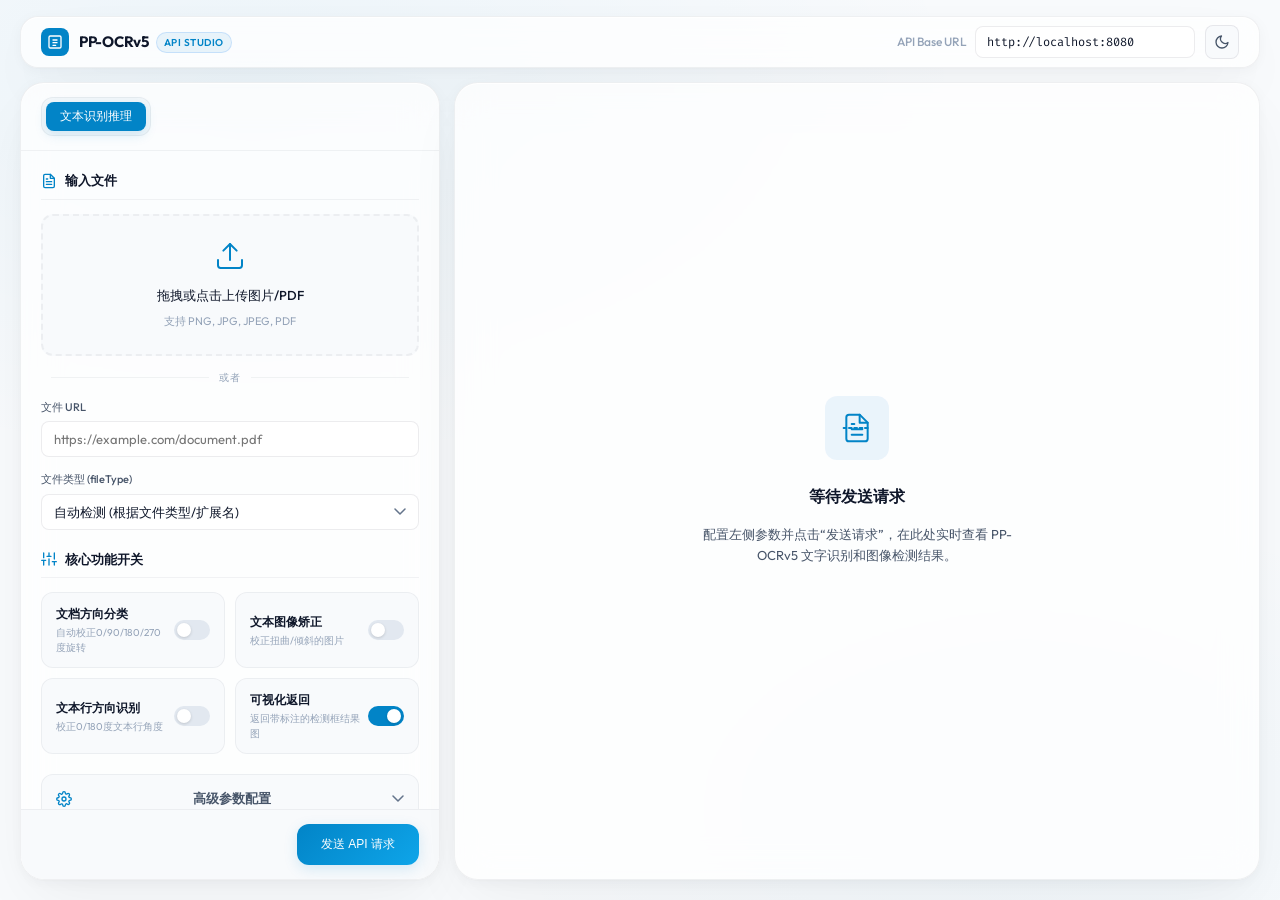
==== PP-OCRv5-Web/index.html @ cbc79da5 "Add PP-OCRv5-Web" ====
<!DOCTYPE html>
<html lang="zh-CN">
<head>
    <meta charset="UTF-8">
    <meta name="viewport" content="width=device-width, initial-scale=1.0">
    <title>PP-OCRv5 API 测试预览工具</title>
    <!-- Google Fonts Outfit & Inter -->
    <link rel="preconnect" href="https://fonts.googleapis.com">
    <link rel="preconnect" href="https://fonts.gstatic.com" crossorigin>
    <link href="https://fonts.googleapis.com/css2?family=Inter:wght@300;400;500;600;700&family=Outfit:wght@400;500;600;700;800&family=Fira+Code:wght@400;500&display=swap" rel="stylesheet">
    
    <!-- 本地样式 -->
    <link rel="stylesheet" href="css/main.css">
    <link rel="stylesheet" href="css/components.css">
</head>
<body>
    <div class="app-container">
        <!-- 头部导航栏 -->
        <header class="app-header">
            <div class="logo-area">
                <span class="logo-icon">
                    <svg viewBox="0 0 24 24" fill="none" stroke="currentColor" stroke-width="2" stroke-linecap="round" stroke-linejoin="round">
                        <rect x="3" y="3" width="18" height="18" rx="2" ry="2"/>
                        <line x1="9" y1="9" x2="15" y2="9"/>
                        <line x1="9" y1="13" x2="15" y2="13"/>
                        <line x1="9" y1="17" x2="13" y2="17"/>
                    </svg>
                </span>
                <h1>PP-OCRv5 <span class="badge">API Studio</span></h1>
            </div>
            
            <div class="header-actions">
                <div class="global-config">
                    <div class="input-group">
                        <label for="apiUrl">API Base URL</label>
                        <input type="url" id="apiUrl" value="http://localhost:8080" placeholder="http://localhost:8080">
                    </div>
                </div>
                <button type="button" class="theme-toggle-btn" id="themeToggleBtn" title="切换主题">
                    <svg id="themeIcon" viewBox="0 0 24 24" fill="none" stroke="currentColor" stroke-width="2" stroke-linecap="round" stroke-linejoin="round">
                        <path d="M21 12.79A9 9 0 1 1 11.21 3 7 7 0 0 0 21 12.79z"/>
                    </svg>
                </button>
            </div>
        </header>

        <!-- 主内容区域（左右分栏） -->
        <main class="app-body">
            <!-- 左栏：请求配置 -->
            <section class="config-panel glass-panel">
                <div class="panel-header">
                    <div class="tabs">
                        <button class="tab-btn active">文本识别推理</button>
                    </div>
                </div>

                <div class="panel-body">
                    <form id="ocrForm" class="api-form">
                        <!-- 文件输入区域 -->
                        <div class="form-section">
                            <h3 class="section-title">
                                <svg viewBox="0 0 24 24" fill="none" stroke="currentColor" stroke-width="2" stroke-linecap="round" stroke-linejoin="round">
                                    <path d="M14 2H6a2 2 0 0 0-2 2v16a2 2 0 0 0 2 2h12a2 2 0 0 0 2-2V8z"/>
                                    <polyline points="14 2 14 8 20 8"/>
                                    <line x1="16" y1="13" x2="8" y2="13"/>
                                    <line x1="16" y1="17" x2="8" y2="17"/>
                                    <polyline points="10 9 9 9 8 9"/>
                                </svg>
                                输入文件
                            </h3>
                            <div class="upload-area" id="uploadArea">
                                <input type="file" id="fileInput" accept="image/*,application/pdf" style="display: none;">
                                <div class="upload-placeholder">
                                    <span class="upload-icon">
                                        <svg viewBox="0 0 24 24" fill="none" stroke="currentColor" stroke-width="1.5" stroke-linecap="round" stroke-linejoin="round">
                                            <path d="M21 15v4a2 2 0 0 1-2 2H5a2 2 0 0 1-2-2v-4"/>
                                            <polyline points="17 8 12 3 7 8"/>
                                            <line x1="12" y1="3" x2="12" y2="15"/>
                                        </svg>
                                    </span>
                                    <p>拖拽或点击上传图片/PDF</p>
                                    <span class="file-info-text">支持 PNG, JPG, JPEG, PDF</span>
                                </div>
                                <div class="upload-preview" style="display: none;">
                                    <span class="preview-type-icon">
                                        <svg viewBox="0 0 24 24" fill="none" stroke="currentColor" stroke-width="2" stroke-linecap="round" stroke-linejoin="round">
                                            <path d="M14 2H6a2 2 0 0 0-2 2v16a2 2 0 0 0 2 2h12a2 2 0 0 0 2-2V8z"/>
                                            <polyline points="14 2 14 8 20 8"/>
                                        </svg>
                                    </span>
                                    <span class="preview-filename">filename.pdf</span>
                                    <button type="button" class="btn-clear-file">移除</button>
                                </div>
                            </div>
                            
                            <div class="divider-text">或者</div>
                            
                            <div class="form-group">
                                <label for="fileUrl">文件 URL</label>
                                <input type="url" id="fileUrl" placeholder="https://example.com/document.pdf">
                            </div>
                            
                            <div class="form-group">
                                <label for="fileType">文件类型 (fileType)</label>
                                <select id="fileType">
                                    <option value="">自动检测 (根据文件类型/扩展名)</option>
                                    <option value="0">PDF 文件 (0)</option>
                                    <option value="1">图像文件 (1)</option>
                                </select>
                            </div>
                        </div>

                        <!-- 核心开关参数 -->
                        <div class="form-section">
                            <h3 class="section-title">
                                <svg viewBox="0 0 24 24" fill="none" stroke="currentColor" stroke-width="2" stroke-linecap="round" stroke-linejoin="round">
                                    <line x1="4" y1="21" x2="4" y2="14"/>
                                    <line x1="4" y1="10" x2="4" y2="3"/>
                                    <line x1="12" y1="21" x2="12" y2="12"/>
                                    <line x1="12" y1="8" x2="12" y2="3"/>
                                    <line x1="20" y1="21" x2="20" y2="16"/>
                                    <line x1="20" y1="12" x2="20" y2="3"/>
                                    <line x1="1" y1="14" x2="7" y2="14"/>
                                    <line x1="9" y1="8" x2="15" y2="8"/>
                                    <line x1="17" y1="16" x2="23" y2="16"/>
                                </svg>
                                核心功能开关
                            </h3>
                            <div class="switch-grid">
                                <div class="switch-item">
                                    <label class="switch-label" for="useDocOrientationClassify">
                                        <span class="label-title">文档方向分类</span>
                                        <span class="label-desc">自动校正0/90/180/270度旋转</span>
                                    </label>
                                    <label class="switch">
                                        <input type="checkbox" id="useDocOrientationClassify">
                                        <span class="slider"></span>
                                    </label>
                                </div>
                                
                                <div class="switch-item">
                                    <label class="switch-label" for="useDocUnwarping">
                                        <span class="label-title">文本图像矫正</span>
                                        <span class="label-desc">校正扭曲/倾斜的图片</span>
                                    </label>
                                    <label class="switch">
                                        <input type="checkbox" id="useDocUnwarping">
                                        <span class="slider"></span>
                                    </label>
                                </div>

                                <div class="switch-item">
                                    <label class="switch-label" for="useTextlineOrientation">
                                        <span class="label-title">文本行方向识别</span>
                                        <span class="label-desc">校正0/180度文本行角度</span>
                                    </label>
                                    <label class="switch">
                                        <input type="checkbox" id="useTextlineOrientation">
                                        <span class="slider"></span>
                                    </label>
                                </div>

                                <div class="switch-item">
                                    <label class="switch-label" for="visualize">
                                        <span class="label-title">可视化返回</span>
                                        <span class="label-desc">返回带标注的检测框结果图</span>
                                    </label>
                                    <label class="switch">
                                        <input type="checkbox" id="visualize" checked>
                                        <span class="slider"></span>
                                    </label>
                                </div>
                            </div>
                        </div>

                        <!-- 高级推理参数 (可折叠) -->
                        <details class="form-section expandable">
                            <summary class="section-title">
                                <svg viewBox="0 0 24 24" fill="none" stroke="currentColor" stroke-width="2" stroke-linecap="round" stroke-linejoin="round">
                                    <circle cx="12" cy="12" r="3"/>
                                    <path d="M19.4 15a1.65 1.65 0 0 0 .33 1.82l.06.06a2 2 0 1 1-2.83 2.83l-.06-.06a1.65 1.65 0 0 0-1.82-.33 1.65 1.65 0 0 0-1 1.51V21a2 2 0 0 1-4 0v-.09A1.65 1.65 0 0 0 9 19.4a1.65 1.65 0 0 0-1.82.33l-.06.06a2 2 0 1 1-2.83-2.83l.06-.06a1.65 1.65 0 0 0 .33-1.82 1.65 1.65 0 0 0-1.51-1H3a2 2 0 0 1 0-4h.09A1.65 1.65 0 0 0 4.6 9a1.65 1.65 0 0 0-.33-1.82l-.06-.06a2 2 0 1 1 2.83-2.83l.06.06a1.65 1.65 0 0 0 1.82.33H9a1.65 1.65 0 0 0 1-1.51V3a2 2 0 0 1 4 0v.09a1.65 1.65 0 0 0 1 1.51 1.65 1.65 0 0 0 1.82-.33l.06-.06a2 2 0 1 1 2.83 2.83l-.06.06a1.65 1.65 0 0 0-.33 1.82V9a1.65 1.65 0 0 0 1.51 1H21a2 2 0 0 1 0 4h-.09a1.65 1.65 0 0 0-1.51 1z"/>
                                </svg>
                                高级参数配置
                            </summary>
                            <div class="form-grid">
                                <div class="form-group">
                                    <label for="textDetLimitSideLen">图片尺寸约束限制 (textDetLimitSideLen)</label>
                                    <input type="number" id="textDetLimitSideLen" placeholder="默认: 64">
                                </div>

                                <div class="form-group">
                                    <label for="textDetLimitType">约束类型 (textDetLimitType)</label>
                                    <select id="textDetLimitType">
                                        <option value="">默认 (min)</option>
                                        <option value="min">min</option>
                                        <option value="max">max</option>
                                    </select>
                                </div>

                                <div class="form-group">
                                    <label for="textDetThresh">检测像素阈值 (textDetThresh)</label>
                                    <input type="number" id="textDetThresh" step="0.05" placeholder="默认: 0.3">
                                </div>

                                <div class="form-group">
                                    <label for="textDetBoxThresh">检测置信度阈值 (textDetBoxThresh)</label>
                                    <input type="number" id="textDetBoxThresh" step="0.05" placeholder="默认: 0.6">
                                </div>

                                <div class="form-group">
                                    <label for="textDetUnclipRatio">文本框扩展系数 (textDetUnclipRatio)</label>
                                    <input type="number" id="textDetUnclipRatio" step="0.1" placeholder="默认: 1.5">
                                </div>

                                <div class="form-group">
                                    <label for="textRecScoreThresh">识别置信度阈值 (textRecScoreThresh)</label>
                                    <input type="number" id="textRecScoreThresh" step="0.05" placeholder="默认: 0.0">
                                </div>
                            </div>
                        </details>
                    </form>
                </div>

                <div class="panel-footer">
                    <button type="button" id="btnSend" class="btn-primary">
                        <span class="btn-text">发送 API 请求</span>
                        <span class="spinner" style="display: none;"></span>
                    </button>
                </div>
            </section>

            <!-- 右栏：响应结果预览 -->
            <section class="results-panel glass-panel">
                <!-- 状态指示器与基本信息 -->
                <div class="status-bar" id="statusBar" style="display: none;">
                    <div class="status-left">
                        <span class="status-badge" id="statusBadge">200 OK</span>
                        <span class="time-badge" id="timeBadge">1.2s</span>
                    </div>
                    <div class="status-right">
                        <span class="log-id-label">Log ID:</span>
                        <code class="log-id-value" id="logIdValue">N/A</code>
                    </div>
                </div>

                <!-- 空状态占位 -->
                <div class="empty-state" id="emptyState">
                    <div class="empty-illustration">
                        <svg viewBox="0 0 24 24" fill="none" stroke="currentColor" stroke-width="1.5" stroke-linecap="round" stroke-linejoin="round">
                            <path d="M14 2H6a2 2 0 0 0-2 2v16a2 2 0 0 0 2 2h12a2 2 0 0 0 2-2V8z"/>
                            <polyline points="14 2 14 8 20 8"/>
                            <line x1="16" y1="13" x2="8" y2="13"/>
                            <line x1="16" y1="17" x2="8" y2="17"/>
                            <line x1="10" y1="9" x2="8" y2="9"/>
                            <line x1="2" y1="12" x2="22" y2="12" stroke-dasharray="2 2"/>
                        </svg>
                    </div>
                    <h3>等待发送请求</h3>
                    <p>配置左侧参数并点击“发送请求”，在此处实时查看 PP-OCRv5 文字识别和图像检测结果。</p>
                </div>

                <!-- 实际结果容器 -->
                <div class="results-container" id="resultsContainer" style="display: none;">
                    <div class="results-header">
                        <!-- 单页/多页分页导航 -->
                        <div class="page-selector" id="pageSelector" style="display: none;">
                            <span class="selector-label">选择页面：</span>
                            <div class="page-buttons" id="pageButtons">
                                <!-- 动态插入 -->
                            </div>
                        </div>

                        <!-- 格式展示切换 -->
                        <div class="tabs result-format-tabs" id="resultFormatTabs">
                            <button class="tab-btn active" data-tab="text">识别文本</button>
                            <button class="tab-btn" data-tab="images">检测可视化</button>
                            <button class="tab-btn" data-tab="input">输入图像</button>
                            <button class="tab-btn" data-tab="json">JSON 结果</button>
                        </div>
                    </div>

                    <div class="results-body">
                        <!-- 识别文本 -->
                        <div class="result-view active" id="viewText">
                            <div class="text-results-list" id="textResultsList">
                                <!-- 动态渲染识别文本列表 -->
                            </div>
                        </div>

                        <!-- 可视化图 -->
                        <div class="result-view" id="viewImages">
                            <div class="images-grid" id="visualizeImagesGrid">
                                <!-- 动态生成的 Base64 img 标签 -->
                            </div>
                        </div>

                        <!-- 输入图像 -->
                        <div class="result-view" id="viewInput">
                            <div class="input-image-container">
                                <img id="inputImagePreview" src="" alt="输入图像">
                            </div>
                        </div>

                        <!-- JSON 结果 -->
                        <div class="result-view" id="viewJson">
                            <div class="json-actions">
                                <button type="button" id="btnCopyJson" class="btn-text">
                                    <svg viewBox="0 0 24 24" fill="none" stroke="currentColor" stroke-width="2" stroke-linecap="round" stroke-linejoin="round" style="width:14px;height:14px;display:inline-block;vertical-align:middle;margin-right:4px;">
                                        <rect x="9" y="9" width="13" height="13" rx="2" ry="2"/>
                                        <path d="M5 15H4a2 2 0 0 1-2-2V4a2 2 0 0 1 2-2h9a2 2 0 0 1 2 2v1"/>
                                    </svg>
                                    复制 JSON
                                </button>
                            </div>
                            <pre class="json-renderer"><code id="jsonRaw"></code></pre>
                        </div>
                    </div>
                </div>
            </section>
        </main>
    </div>

    <!-- 模态/遮罩层提示 -->
    <div id="toast" class="toast">提示信息</div>

    <!-- 图像放大预览模态框 -->
    <div id="imagePreviewModal" class="image-preview-modal" style="display: none;">
        <div class="modal-backdrop"></div>
        <div class="modal-content">
            <button class="modal-close-btn" aria-label="关闭">&times;</button>
            <img id="modalPreviewImage" src="" alt="预览图像">
        </div>
    </div>

    <!-- 加载逻辑代码 -->
    <script src="js/api.js"></script>
    <script src="js/params.js"></script>
    <script src="js/results.js"></script>
    <script src="js/app.js"></script>
</body>
</html>
---- PP-OCRv5-Web/css/main.css ----
/* ─── 字体 & 固定量（不随主题变化） ─── */
:root {
    --accent:        #0284c7;
    --accent-dim:    #0369a1;
    --accent-subtle: rgba(2, 132, 199, 0.08);
    --glass-blur:    blur(18px);
    --ease-spring:   cubic-bezier(0.16, 1, 0.3, 1);
    --ease-out:      cubic-bezier(0.0, 0.0, 0.2, 1);
    --radius-sm:     8px;
    --radius-md:     12px;
    --radius-lg:     18px;
    --radius-xl:     24px;
    --font-sans: 'Outfit', system-ui, -apple-system, sans-serif;
    --font-mono: 'JetBrains Mono', 'Fira Code', monospace;
}

/* ─── 浅色主题（默认） ─── */
html, html[data-theme="light"] {
    color-scheme: light;
    --bg:            #f8fafc;
    --bg-mesh:       radial-gradient(ellipse 80% 60% at 20% 10%, rgba(2, 132, 199, 0.05) 0%, transparent 70%),
                     radial-gradient(ellipse 60% 50% at 80% 90%, rgba(2, 132, 199, 0.03) 0%, transparent 70%),
                     #f8fafc;
    --panel-bg:      rgba(255, 255, 255, 0.75);
    --panel-border:  rgba(15, 23, 42, 0.06);
    --panel-shadow:  0 1px 2px rgba(15, 23, 42, 0.02),
                     0 4px 16px rgba(15, 23, 42, 0.04),
                     0 24px 64px -12px rgba(15, 23, 42, 0.06);
    --panel-inset:   inset 0 1px 0 rgba(255, 255, 255, 0.9);

    --text-1:        #0f172a;
    --text-2:        #475569;
    --text-3:        #94a3b8;
    --text-primary:   #0f172a;
    --text-secondary: #475569;
    --text-muted:     #94a3b8;

    --primary-color: #0284c7;
    --accent-color:  #0ea5e9;
    --primary-glow:  rgba(2, 132, 199, 0.15);
    --accent-glow:   rgba(14, 165, 233, 0.1);

    --input-bg:      rgba(255, 255, 255, 0.95);
    --input-border:  rgba(15, 23, 42, 0.08);
    --input-focus:   var(--primary-color);
    --surface-1:     rgba(248, 250, 252, 0.95);
    --surface-2:     rgba(241, 245, 249, 0.8);
    --surface-3:     rgba(241, 245, 249, 0.5);
    --surface-hover: rgba(2, 132, 199, 0.04);
    --divider:       rgba(15, 23, 42, 0.05);
    --switch-track:  #e2e8f0;
    --code-bg:       #f8fafc;
    --code-text:     #334155;
    --code-border:   rgba(15, 23, 42, 0.05);
    --md-text:       #334155;
    --success:       #0d9488;
    --warning:       #d97706;
    --error:         #e11d48;
    --success-bg:    rgba(13, 148, 136, 0.06);
    --error-bg:      rgba(225, 29, 72, 0.04);
    --select-opt:    #f1f5f9;
    --toast-bg:      rgba(15, 23, 42, 0.9);
    --toast-text:    #f8fafc;
    --logo-color:    #0f172a;
    --json-key:      #b45309;
    --json-str:      #0369a1;
    --json-num:      #0f766e;
    --json-bool:     #6d28d9;
}

/* ─── 暗色主题 ─── */
html[data-theme="dark"] {
    color-scheme: dark;
    --bg:            #080c14;
    --bg-mesh:       radial-gradient(ellipse 80% 60% at 20% 10%, rgba(2, 132, 199, 0.08) 0%, transparent 60%),
                     radial-gradient(ellipse 60% 50% at 80% 90%, rgba(2, 132, 199, 0.05) 0%, transparent 60%),
                     #080c14;
    --panel-bg:      rgba(15, 23, 42, 0.65);
    --panel-border:  rgba(255, 255, 255, 0.05);
    --panel-shadow:  0 1px 2px rgba(0, 0, 0, 0.2),
                     0 8px 32px rgba(0, 0, 0, 0.3),
                     0 32px 64px -12px rgba(0, 0, 0, 0.5);
    --panel-inset:   inset 0 1px 0 rgba(255, 255, 255, 0.05);

    --text-1:        #f8fafc;
    --text-2:        #94a3b8;
    --text-3:        #64748b;
    --text-primary:   #f8fafc;
    --text-secondary: #94a3b8;
    --text-muted:     #64748b;

    --primary-color: #0284c7;
    --accent-color:  #38bdf8;
    --primary-glow:  rgba(2, 132, 199, 0.3);
    --accent-glow:   rgba(56, 189, 248, 0.2);

    --input-bg:      rgba(10, 15, 30, 0.55);
    --input-border:  rgba(255, 255, 255, 0.06);
    --input-focus:   #0ea5e9;
    --surface-1:     rgba(255, 255, 255, 0.02);
    --surface-2:     rgba(255, 255, 255, 0.04);
    --surface-3:     rgba(255, 255, 255, 0.015);
    --surface-hover: rgba(2, 132, 199, 0.08);
    --divider:       rgba(255, 255, 255, 0.04);
    --switch-track:  rgba(255, 255, 255, 0.12);
    --code-bg:       #090d16;
    --code-text:     #e2e8f0;
    --code-border:   rgba(255, 255, 255, 0.03);
    --md-text:       #e2e8f0;
    --success:       #14b8a6;
    --warning:       #f59e0b;
    --error:         #f43f5e;
    --success-bg:    rgba(20, 184, 166, 0.08);
    --error-bg:      rgba(244, 63, 94, 0.06);
    --select-opt:    #0f172a;
    --toast-bg:      rgba(15, 23, 42, 0.95);
    --toast-text:    #f8fafc;
    --logo-color:    #f8fafc;
    --json-key:      #ff7b72;
    --json-str:      #79c0ff;
    --json-num:      #56d364;
    --json-bool:     #d2a8ff;
}

/* ─── 全局重置 ─── */
*, *::before, *::after { box-sizing: border-box; margin: 0; padding: 0; }

html { 
    scroll-behavior: smooth; 
    height: 100%;
}

body {
    font-family: var(--font-sans);
    font-size: 14px;
    line-height: 1.5;
    background: var(--bg-mesh);
    background-attachment: fixed;
    color: var(--text-1);
    height: 100%;
    overflow: hidden;
    transition: background-color .35s var(--ease-spring), color .25s var(--ease-spring);
}

/* ─── 应用容器 ─── */
.app-container {
    max-width: 1600px;
    width: 100%;
    margin: 0 auto;
    padding: 16px 20px 20px;
    display: flex;
    flex-direction: column;
    height: 100%;
    gap: 14px;
    overflow: hidden;
}

/* ─── Liquid Glass 面板 ─── */
.glass-panel {
    background: var(--panel-bg);
    border: 1px solid var(--panel-border);
    border-radius: var(--radius-xl);
    box-shadow: var(--panel-shadow), var(--panel-inset);
    backdrop-filter: var(--glass-blur);
    -webkit-backdrop-filter: var(--glass-blur);
    display: flex;
    flex-direction: column;
    height: 100%;
    min-height: 0;
    overflow: hidden;
    transition:
        background .3s var(--ease-spring),
        border-color .3s var(--ease-spring),
        box-shadow .3s var(--ease-spring);
}

/* ─── Header ─── */
.app-header {
    display: flex;
    justify-content: space-between;
    align-items: center;
    padding: 0 20px;
    height: 52px;
    background: var(--panel-bg);
    border: 1px solid var(--panel-border);
    border-radius: var(--radius-lg);
    box-shadow: var(--panel-shadow), var(--panel-inset);
    backdrop-filter: var(--glass-blur);
    -webkit-backdrop-filter: var(--glass-blur);
    flex-shrink: 0;
    transition: background .3s, border-color .3s;
}

.logo-area {
    display: flex;
    align-items: center;
    gap: 10px;
}

.logo-icon {
    width: 28px;
    height: 28px;
    border-radius: 8px;
    background: var(--accent);
    display: flex;
    align-items: center;
    justify-content: center;
    flex-shrink: 0;
}

.logo-icon svg {
    width: 16px;
    height: 16px;
    color: #fff;
}

.logo-area h1 {
    font-family: var(--font-sans);
    font-size: 15px;
    font-weight: 700;
    letter-spacing: -0.3px;
    color: var(--logo-color);
    display: flex;
    align-items: center;
    gap: 7px;
}

.badge {
    font-size: 10px;
    font-weight: 600;
    letter-spacing: .5px;
    text-transform: uppercase;
    padding: 2px 7px;
    border-radius: 20px;
    background: var(--accent-subtle);
    color: var(--accent);
    border: 1px solid rgba(0,112,243,.15);
}

/* 头部右侧操作区 */
.header-actions {
    display: flex;
    align-items: center;
    gap: 10px;
}

.global-config .input-group {
    display: flex;
    align-items: center;
    gap: 8px;
}

.global-config label {
    font-size: 12px;
    font-weight: 500;
    color: var(--text-3);
    white-space: nowrap;
}

.global-config input {
    background: var(--input-bg);
    border: 1px solid var(--input-border);
    border-radius: var(--radius-sm);
    padding: 7px 11px;
    color: var(--text-1);
    font-family: var(--font-mono);
    font-size: 12px;
    width: 220px;
    transition: border-color .2s, box-shadow .2s;
}

.global-config input:focus {
    border-color: var(--accent);
    box-shadow: 0 0 0 3px rgba(0,112,243,.12);
    outline: none;
}

/* 主题切换按钮 */
.theme-toggle-btn {
    width: 34px;
    height: 34px;
    border-radius: var(--radius-sm);
    border: 1px solid var(--input-border);
    background: var(--surface-1);
    color: var(--text-2);
    cursor: pointer;
    display: flex;
    align-items: center;
    justify-content: center;
    flex-shrink: 0;
    transition: all .25s var(--ease-spring);
}

.theme-toggle-btn:hover {
    border-color: var(--accent);
    background: var(--accent-subtle);
    color: var(--accent);
}

.theme-toggle-btn:active {
    transform: scale(0.94);
}

.theme-toggle-btn svg {
    width: 16px;
    height: 16px;
}

/* ─── 主体网格布局 ─── */
.app-body {
    display: grid;
    grid-template-columns: 420px 1fr;
    gap: 14px;
    flex: 1;
    min-height: 0;
}

/* ─── 滚动条 ─── */
::-webkit-scrollbar { width: 4px; height: 4px; }
::-webkit-scrollbar-track { background: transparent; }
::-webkit-scrollbar-thumb {
    background: var(--divider);
    border-radius: 4px;
}
::-webkit-scrollbar-thumb:hover { background: var(--text-3); }

/* ─── 响应式 ─── */
@media (max-width: 1024px) {
    .app-body {
        grid-template-columns: 1fr;
        overflow-y: auto;
    }
    .app-container { height: auto; }
}
---- PP-OCRv5-Web/css/components.css ----
/* ==================== 1. Tab 切换按钮 ==================== */
.tabs {
    display: flex;
    gap: 4px;
    background: var(--surface-2);
    padding: 4px;
    border-radius: var(--radius-md);
    border: 1px solid var(--divider);
}

.tab-btn {
    background: transparent;
    border: none;
    color: var(--text-secondary);
    padding: 6px 14px;
    font-size: 12px;
    font-weight: 500;
    cursor: pointer;
    border-radius: var(--radius-sm);
    transition: all 0.25s var(--ease-spring);
}

.tab-btn:hover {
    color: var(--text-primary);
    background: var(--surface-3);
}

.tab-btn.active {
    color: #fff;
    background: var(--primary-color);
    box-shadow: 0 4px 12px var(--primary-glow);
}

/* ==================== 2. 面板公共区域 ==================== */
.panel-header {
    padding: 14px 20px;
    border-bottom: 1px solid var(--divider);
    display: flex;
    justify-content: space-between;
    align-items: center;
}

.panel-body {
    padding: 20px;
    flex: 1;
    overflow-y: auto;
    display: flex;
    flex-direction: column;
    gap: 20px;
}

.panel-footer {
    padding: 14px 20px;
    border-top: 1px solid var(--divider);
    background: var(--surface-1);
    display: flex;
    justify-content: flex-end;
}

/* ==================== 3. 表单及输入项 ==================== */
.api-form {
    display: flex;
    flex-direction: column;
    gap: 20px;
}

.form-section {
    display: flex;
    flex-direction: column;
    gap: 14px;
}

.section-title {
    font-size: 13px;
    font-weight: 600;
    color: var(--text-primary);
    display: flex;
    align-items: center;
    gap: 8px;
    padding-bottom: 8px;
    border-bottom: 1px solid var(--divider);
}

.section-title svg {
    width: 16px;
    height: 16px;
    color: var(--primary-color);
}

.form-group {
    display: flex;
    flex-direction: column;
    gap: 6px;
}

.form-group.full-width {
    grid-column: span 2;
}

.form-group label {
    font-size: 11px;
    font-weight: 500;
    color: var(--text-secondary);
}

.form-group input[type="text"],
.form-group input[type="number"],
.form-group input[type="url"],
.form-group select,
.form-group textarea {
    background: var(--input-bg);
    border: 1px solid var(--input-border);
    border-radius: var(--radius-sm);
    padding: 9px 12px;
    color: var(--text-primary);
    font-size: 13px;
    font-family: var(--font-sans);
    transition: all 0.2s var(--ease-out);
    width: 100%;
    box-sizing: border-box;
}

.form-group textarea {
    font-family: var(--font-mono);
    resize: vertical;
}

/* select 自定义外观 */
.form-group select {
    -webkit-appearance: none;
    -moz-appearance: none;
    appearance: none;
    padding-right: 36px;
    background-image: url("data:image/svg+xml,%3Csvg xmlns='http://www.w3.org/2000/svg' width='12' height='8' viewBox='0 0 12 8'%3E%3Cpath d='M1 1l5 5 5-5' stroke='%2364748b' stroke-width='1.5' fill='none' stroke-linecap='round' stroke-linejoin='round'/%3E%3C/svg%3E");
    background-repeat: no-repeat;
    background-position: right 12px center;
    cursor: pointer;
}

/* select 下拉选项适配 */
.form-group select option {
    background: var(--select-opt);
    color: var(--text-primary);
}

.form-group input:focus,
.form-group select:focus,
.form-group textarea:focus {
    border-color: var(--input-focus);
    box-shadow: 0 0 0 3px var(--primary-glow);
    outline: none;
}

.form-grid {
    display: grid;
    grid-template-columns: 1fr 1fr;
    gap: 12px;
}

@media (max-width: 480px) {
    .form-grid {
        grid-template-columns: 1fr;
    }
}

.input-help {
    font-size: 10px;
    color: var(--text-muted);
    margin-top: 1px;
}

/* ==================== 4. 文件上传拖拽区 ==================== */
.upload-area {
    border: 2px dashed var(--divider);
    border-radius: var(--radius-md);
    padding: 24px 16px;
    text-align: center;
    background: var(--surface-1);
    cursor: pointer;
    transition: all 0.25s var(--ease-spring);
    position: relative;
    overflow: hidden;
}

.upload-area:hover, .upload-area.drag-over {
    border-color: var(--primary-color);
    background: var(--surface-hover);
    box-shadow: inset 0 0 12px var(--primary-glow);
}

.upload-placeholder {
    display: flex;
    flex-direction: column;
    align-items: center;
    gap: 8px;
}

.upload-icon svg {
    width: 32px;
    height: 32px;
    color: var(--primary-color);
}

.upload-placeholder p {
    font-size: 13px;
    font-weight: 500;
    color: var(--text-primary);
}

.file-info-text {
    font-size: 11px;
    color: var(--text-muted);
}

.upload-preview {
    display: flex;
    align-items: center;
    justify-content: space-between;
    background: var(--surface-2);
    border-radius: var(--radius-sm);
    padding: 8px 12px;
    border: 1px solid var(--divider);
}

.preview-type-icon svg {
    width: 20px;
    height: 20px;
    color: var(--primary-color);
}

.preview-filename {
    font-size: 13px;
    color: var(--text-primary);
    overflow: hidden;
    text-overflow: ellipsis;
    white-space: nowrap;
    max-width: 200px;
    margin: 0 10px;
    flex: 1;
    text-align: left;
}

.btn-clear-file {
    background: var(--error-bg);
    border: 1px solid rgba(225, 29, 72, 0.15);
    color: var(--error);
    border-radius: 4px;
    padding: 3px 8px;
    font-size: 11px;
    cursor: pointer;
    transition: all 0.2s var(--ease-out);
}

.btn-clear-file:hover {
    background: var(--error);
    color: #fff;
}

.divider-text {
    display: flex;
    align-items: center;
    font-size: 10px;
    color: var(--text-muted);
    text-transform: uppercase;
    letter-spacing: 1px;
}

.divider-text::before, .divider-text::after {
    content: '';
    flex: 1;
    height: 1px;
    background: var(--divider);
    margin: 0 10px;
}

/* ==================== 5. 滑动开关 ==================== */
.switch-grid {
    display: grid;
    grid-template-columns: repeat(auto-fit, minmax(180px, 1fr));
    gap: 10px;
}

.switch-item {
    display: flex;
    align-items: center;
    justify-content: space-between;
    background: var(--surface-1);
    border: 1px solid var(--divider);
    border-radius: var(--radius-md);
    padding: 12px 14px;
    min-height: 62px;
    transition: all 0.25s var(--ease-spring);
}

.switch-item:hover {
    border-color: rgba(2, 132, 199, 0.2);
    background: var(--surface-2);
}

.switch-label {
    display: flex;
    flex-direction: column;
    gap: 2px;
    cursor: pointer;
    flex: 1;
    margin-right: 8px;
    min-width: 0;
}

.label-title {
    font-size: 12px;
    font-weight: 600;
    color: var(--text-primary);
}

.label-desc {
    font-size: 10px;
    color: var(--text-muted);
    word-break: break-all;
}

.switch {
    position: relative;
    display: inline-block;
    width: 36px;
    height: 20px;
    flex-shrink: 0;
}

.switch input {
    opacity: 0;
    width: 0;
    height: 0;
}

.slider {
    position: absolute;
    cursor: pointer;
    top: 0;
    left: 0;
    right: 0;
    bottom: 0;
    background-color: var(--switch-track);
    transition: .25s var(--ease-spring);
    border-radius: 20px;
}

.slider:before {
    position: absolute;
    content: "";
    height: 14px;
    width: 14px;
    left: 3px;
    bottom: 3px;
    background-color: white;
    transition: .25s var(--ease-spring);
    border-radius: 50%;
    box-shadow: 0 1px 3px rgba(0,0,0,0.15);
}

input:checked + .slider {
    background-color: var(--primary-color);
}

input:checked + .slider:before {
    transform: translateX(16px);
}

/* ==================== 6. 折叠高级参数 ==================== */
details.expandable {
    border: 1px solid var(--divider);
    background: var(--surface-1);
    border-radius: var(--radius-md);
    padding: 6px 14px;
    transition: all 0.3s var(--ease-spring);
}

details.expandable summary {
    font-size: 13px;
    font-weight: 600;
    color: var(--text-secondary);
    cursor: pointer;
    padding: 8px 0;
    outline: none;
    user-select: none;
    display: flex;
    align-items: center;
    justify-content: space-between;
    list-style: none;
}

details.expandable summary::-webkit-details-marker {
    display: none;
}

details.expandable summary::after {
    content: "";
    display: inline-block;
    width: 12px;
    height: 8px;
    background-image: url("data:image/svg+xml,%3Csvg xmlns='http://www.w3.org/2000/svg' viewBox='0 0 12 8' fill='none'%3E%3Cpath d='M1 1l5 5 5-5' stroke='%2364748b' stroke-width='1.5' stroke-linecap='round' stroke-linejoin='round'/%3E%3C/svg%3E");
    background-repeat: no-repeat;
    background-size: contain;
    transition: transform 0.25s var(--ease-spring);
}

details.expandable[open] summary::after {
    transform: rotate(180deg);
}

details.expandable[open] {
    border-color: rgba(2, 132, 199, 0.2);
    box-shadow: 0 4px 16px rgba(0, 0, 0, 0.02);
}

details.expandable[open] summary {
    border-bottom: 1px solid var(--divider);
    margin-bottom: 15px;
}

/* ==================== 7. 动作按钮 ==================== */
.btn-primary {
    background: linear-gradient(135deg, var(--primary-color) 0%, var(--accent-color) 100%);
    border: none;
    color: #fff;
    font-weight: 600;
    font-size: 14px;
    padding: 12px 24px;
    border-radius: var(--radius-md);
    cursor: pointer;
    display: flex;
    align-items: center;
    justify-content: center;
    gap: 8px;
    transition: all 0.2s var(--ease-spring);
    box-shadow: 0 4px 14px var(--primary-glow);
}

.btn-primary:hover:not(:disabled) {
    transform: translateY(-1px);
    box-shadow: 0 6px 18px var(--primary-glow);
    filter: brightness(1.05);
}

.btn-primary:active:not(:disabled) {
    transform: scale(0.97);
}

.btn-primary:disabled {
    background: var(--divider);
    color: var(--text-muted);
    cursor: not-allowed;
    box-shadow: none;
    opacity: 0.6;
}

.btn-primary .btn-text {
    color: #ffffff !important;
    background: transparent !important;
    padding: 0 !important;
    cursor: pointer;
}

.btn-primary:disabled .btn-text {
    color: var(--text-muted) !important;
    cursor: not-allowed;
}

.btn-secondary {
    background: var(--surface-2);
    border: 1px solid var(--divider);
    color: var(--text-primary);
    font-weight: 500;
    font-size: 13px;
    padding: 8px 16px;
    border-radius: var(--radius-sm);
    cursor: pointer;
    transition: all 0.2s var(--ease-spring);
}

.btn-secondary:hover {
    background: var(--surface-3);
    border-color: var(--text-muted);
}

.btn-secondary:active {
    transform: scale(0.97);
}

.btn-text {
    background: transparent;
    border: none;
    color: var(--accent-color);
    font-weight: 500;
    font-size: 12px;
    cursor: pointer;
    padding: 4px 8px;
    border-radius: 4px;
    transition: all 0.2s;
}

.btn-text:hover {
    background: rgba(6, 182, 212, 0.1);
}

.spinner {
    width: 16px;
    height: 16px;
    border: 2px solid rgba(255, 255, 255, 0.3);
    border-top: 2px solid white;
    border-radius: 50%;
    animation: spin 0.8s linear infinite;
}

@keyframes spin {
    0% { transform: rotate(0deg); }
    100% { transform: rotate(360deg); }
}

/* ==================== 8. 右侧状态栏 (Status Bar) ==================== */
.status-bar {
    padding: 12px 20px;
    border-bottom: 1px solid var(--divider);
    background: var(--surface-1);
    display: flex;
    justify-content: space-between;
    align-items: center;
}

.status-left {
    display: flex;
    align-items: center;
    gap: 8px;
}

.status-badge {
    font-size: 11px;
    font-weight: 600;
    padding: 4px 10px;
    border-radius: var(--radius-sm);
    text-transform: uppercase;
}

.status-badge.success {
    background: var(--success-bg);
    border: 1px solid rgba(20, 184, 166, 0.2);
    color: var(--success);
}

.status-badge.error {
    background: var(--error-bg);
    border: 1px solid rgba(244, 63, 94, 0.2);
    color: var(--error);
}

.time-badge {
    background: var(--surface-2);
    border: 1px solid var(--divider);
    font-family: var(--font-mono);
    font-size: 11px;
    color: var(--text-secondary);
    padding: 3px 8px;
    border-radius: var(--radius-sm);
}

.log-id-label {
    font-size: 11px;
    color: var(--text-muted);
}

.log-id-value {
    font-family: var(--font-mono);
    font-size: 11px;
    background: var(--surface-2);
    padding: 3px 8px;
    border-radius: var(--radius-sm);
    color: var(--text-secondary);
    border: 1px solid var(--divider);
}

/* ==================== 9. 空状态与加载 ==================== */
.empty-state {
    flex: 1;
    display: flex;
    flex-direction: column;
    align-items: center;
    justify-content: center;
    text-align: center;
    padding: 60px 40px;
    gap: 16px;
}

.empty-illustration {
    width: 64px;
    height: 64px;
    display: flex;
    align-items: center;
    justify-content: center;
    color: var(--primary-color);
    background: var(--accent-subtle);
    border-radius: var(--radius-md);
    margin-bottom: 8px;
    position: relative;
    animation: float 4s ease-in-out infinite;
}

.empty-illustration svg {
    width: 32px;
    height: 32px;
}

@keyframes float {
    0%, 100% { transform: translateY(0); }
    50% { transform: translateY(-8px); }
}

.empty-state h3 {
    font-family: var(--font-sans);
    font-size: 16px;
    font-weight: 600;
    color: var(--text-primary);
}

.empty-state p {
    font-size: 13px;
    color: var(--text-secondary);
    max-width: 320px;
    line-height: 1.6;
}

/* ==================== 10. 结果容器及视图切换 ==================== */
.results-container {
    flex: 1;
    display: flex;
    flex-direction: column;
    min-height: 0;
}

.results-header {
    padding: 10px 20px;
    border-bottom: 1px solid var(--divider);
    display: flex;
    justify-content: space-between;
    align-items: center;
    background: var(--surface-1);
    flex-wrap: wrap;
    gap: 10px;
}

.page-selector {
    display: flex;
    align-items: center;
    gap: 8px;
}

.selector-label {
    font-size: 12px;
    color: var(--text-secondary);
}

.page-buttons {
    display: flex;
    gap: 4px;
}

.page-btn {
    background: var(--surface-2);
    border: 1px solid var(--divider);
    color: var(--text-secondary);
    width: 28px;
    height: 28px;
    border-radius: var(--radius-sm);
    display: flex;
    align-items: center;
    justify-content: center;
    font-size: 12px;
    font-weight: 500;
    cursor: pointer;
    transition: all 0.2s var(--ease-spring);
}

.page-btn:hover {
    background: var(--surface-3);
    color: var(--text-primary);
    transform: translateY(-1px);
}

.page-btn.active {
    background: var(--primary-color);
    border-color: var(--primary-color);
    color: #fff;
    box-shadow: 0 0 10px var(--primary-glow);
}

.results-body {
    flex: 1;
    overflow: hidden;
    background: rgba(15, 23, 42, 0.02);
    position: relative;
}

.result-view {
    display: none;
    position: absolute;
    top: 0;
    bottom: 0;
    left: 0;
    right: 0;
    padding: 20px;
    overflow-y: auto;
    box-sizing: border-box;
}

.result-view.active {
    display: block;
}

/* JSON 视图特定 Flex 布局，保证复制按钮置顶，代码框独立滚动 */
#viewJson.active {
    display: flex;
    flex-direction: column;
    overflow: hidden;
}

/* 识别文本样式 */
#viewText {
    background: var(--code-bg);
}

.text-results-list {
    display: flex;
    flex-direction: column;
    gap: 10px;
}

.text-result-item {
    background: var(--surface-1);
    border: 1px solid var(--divider);
    border-radius: var(--radius-sm);
    padding: 12px 16px;
    font-size: 14px;
    line-height: 1.6;
    color: var(--text-primary);
    font-family: var(--font-mono);
    word-break: break-all;
    transition: all 0.2s;
    text-align: left;
}

.text-result-item:hover {
    border-color: var(--accent-color);
    background: var(--surface-hover);
}

/* 可视化图与输入图像样式 */
.images-grid {
    display: grid;
    grid-template-columns: repeat(auto-fill, minmax(280px, 1fr));
    gap: 15px;
}

.visualize-card {
    background: var(--surface-1);
    border: 1px solid var(--divider);
    border-radius: var(--radius-md);
    overflow: hidden;
    display: flex;
    flex-direction: column;
    transition: all 0.25s var(--ease-spring);
}

.visualize-card:hover {
    transform: translateY(-2px);
    box-shadow: 0 8px 24px rgba(0, 0, 0, 0.04);
    border-color: rgba(2, 132, 199, 0.2);
}

.visualize-card-title {
    padding: 8px 12px;
    font-size: 11px;
    font-weight: 500;
    color: var(--text-secondary);
    background: var(--surface-2);
    border-bottom: 1px solid var(--divider);
}

.visualize-card img {
    width: 100%;
    height: auto;
    object-fit: contain;
    cursor: zoom-in;
    transition: transform 0.25s var(--ease-spring);
}

.visualize-card img:hover {
    transform: scale(1.02);
}

.input-image-container {
    display: flex;
    justify-content: center;
    align-items: center;
    background: var(--surface-1);
    border-radius: var(--radius-md);
    border: 1px dashed var(--divider);
    padding: 15px;
    min-height: 300px;
}

.input-image-container img {
    max-width: 100%;
    max-height: 60vh;
    border-radius: var(--radius-sm);
    box-shadow: 0 8px 24px rgba(0, 0, 0, 0.1);
    cursor: zoom-in;
    transition: transform 0.25s var(--ease-spring);
}

.input-image-container img:hover {
    transform: scale(1.02);
}

/* JSON 高亮渲染与操作 */
.json-actions {
    display: flex;
    justify-content: flex-end;
    margin-bottom: 10px;
}

.json-renderer {
    margin: 0;
    padding: 15px;
    background: var(--code-bg);
    border-radius: var(--radius-md);
    border: 1px solid var(--code-border);
    overflow: auto;
    flex: 1;
    min-height: 0;
    transition: background 0.35s var(--ease-spring);
    user-select: text;
    white-space: normal;
}

.json-renderer code {
    font-family: var(--font-mono);
    font-size: 12px;
    color: var(--code-text);
    display: block;
    text-align: left;
}

.json-key { color: var(--json-key); font-weight: 500; }
.json-string { color: var(--json-str); }
.json-number { color: var(--json-num); }
.json-boolean { color: var(--json-bool); }
.json-null { color: var(--json-bool); }
.json-bracket { color: var(--text-secondary); font-weight: 600; }
.json-comma { color: var(--text-muted); }

/* Base64 等超长字符串的截断提示 */
.json-str-omitted {
    font-style: italic;
    opacity: 0.55;
    font-size: 10px;
    margin-left: 2px;
}

.json-row {
    position: relative;
    padding-left: 0;
    line-height: 1.6;
    font-family: var(--font-mono);
    font-size: 12px;
    text-align: left;
    word-break: break-all;
}

.json-row.json-complex {
    padding-left: 14px;
}

.json-toggle {
    position: absolute;
    left: 0;
    top: 3px;
    cursor: pointer;
    color: var(--text-muted);
    font-size: 9px;
    user-select: none;
    transition: transform 0.25s var(--ease-spring);
    display: inline-block;
    width: 12px;
    height: 12px;
    text-align: center;
    line-height: 12px;
}

.json-toggle:hover {
    color: var(--primary-color);
}

.json-collapsible {
    margin-left: 0;
    border-left: 1px dashed var(--divider);
    padding-left: 14px;
}

.json-ellipsis {
    display: none;
    background: var(--surface-2);
    color: var(--primary-color);
    padding: 0 4px;
    border-radius: 4px;
    font-size: 11px;
    margin: 0 4px;
    cursor: pointer;
    user-select: none;
    font-weight: bold;
}

.json-row.json-collapsed > .json-collapsible {
    display: none;
}

.json-row.json-collapsed > .json-ellipsis {
    display: inline-block;
}

.json-row.json-collapsed > .json-toggle {
    transform: rotate(-90deg);
}

/* ==================== 11. Toast & Alert ==================== */
.toast {
    position: fixed;
    bottom: 25px;
    left: 50%;
    transform: translateX(-50%) translateY(20px);
    background: var(--toast-bg);
    border: 1px solid var(--divider);
    backdrop-filter: var(--glass-blur);
    -webkit-backdrop-filter: var(--glass-blur);
    color: var(--toast-text);
    padding: 10px 20px;
    border-radius: var(--radius-md);
    font-size: 13px;
    font-weight: 500;
    box-shadow: 0 10px 30px rgba(0, 0, 0, 0.15);
    opacity: 0;
    pointer-events: none;
    transition: all 0.3s var(--ease-spring);
    z-index: 9999;
}

.toast.show {
    transform: translateX(-50%) translateY(0);
    opacity: 1;
}

/* ==================== 12. 图像放大预览 Modal ==================== */
.image-preview-modal {
    position: fixed;
    top: 0;
    left: 0;
    width: 100vw;
    height: 100vh;
    z-index: 10000;
    display: none;
    justify-content: center;
    align-items: center;
    opacity: 0;
    transition: opacity 0.3s ease;
}

.image-preview-modal.show {
    display: flex;
    opacity: 1;
}

.image-preview-modal .modal-backdrop {
    position: absolute;
    top: 0;
    left: 0;
    width: 100%;
    height: 100%;
    background: rgba(15, 23, 42, 0.7);
    backdrop-filter: blur(12px);
    -webkit-backdrop-filter: blur(12px);
    cursor: zoom-out;
}

.image-preview-modal .modal-content {
    position: relative;
    max-width: 95%;
    max-height: 95%;
    z-index: 10001;
    display: flex;
    justify-content: center;
    align-items: center;
    transform: scale(0.95);
    transition: transform 0.3s var(--ease-spring);
    overflow: visible;
}

.image-preview-modal.show .modal-content {
    transform: scale(1);
}

.image-preview-modal .modal-content img {
    max-width: 100%;
    max-height: 90vh;
    object-fit: contain;
    border-radius: var(--radius-md);
    box-shadow: 0 25px 50px -12px rgba(0, 0, 0, 0.5);
    cursor: grab;
    user-select: none;
    -webkit-user-drag: none;
    transform-origin: center center;
    transition: transform 0.15s ease-out;
}

.image-preview-modal .modal-content img:active {
    cursor: grabbing;
}

.image-preview-modal .modal-close-btn {
    position: absolute;
    top: -40px;
    right: -40px;
    background: rgba(255, 255, 255, 0.1);
    border: 1px solid rgba(255, 255, 255, 0.2);
    color: #fff;
    font-size: 24px;
    width: 36px;
    height: 36px;
    border-radius: 50%;
    cursor: pointer;
    display: flex;
    align-items: center;
    justify-content: center;
    transition: all 0.2s var(--ease-out);
    z-index: 10002;
    line-height: 1;
}

.image-preview-modal .modal-close-btn:hover {
    background: rgba(255, 255, 255, 0.2);
    transform: scale(1.1);
}

@media (max-width: 768px) {
    .image-preview-modal .modal-close-btn {
        top: 10px;
        right: 10px;
        background: rgba(15, 23, 42, 0.6);
        backdrop-filter: blur(4px);
    }
}
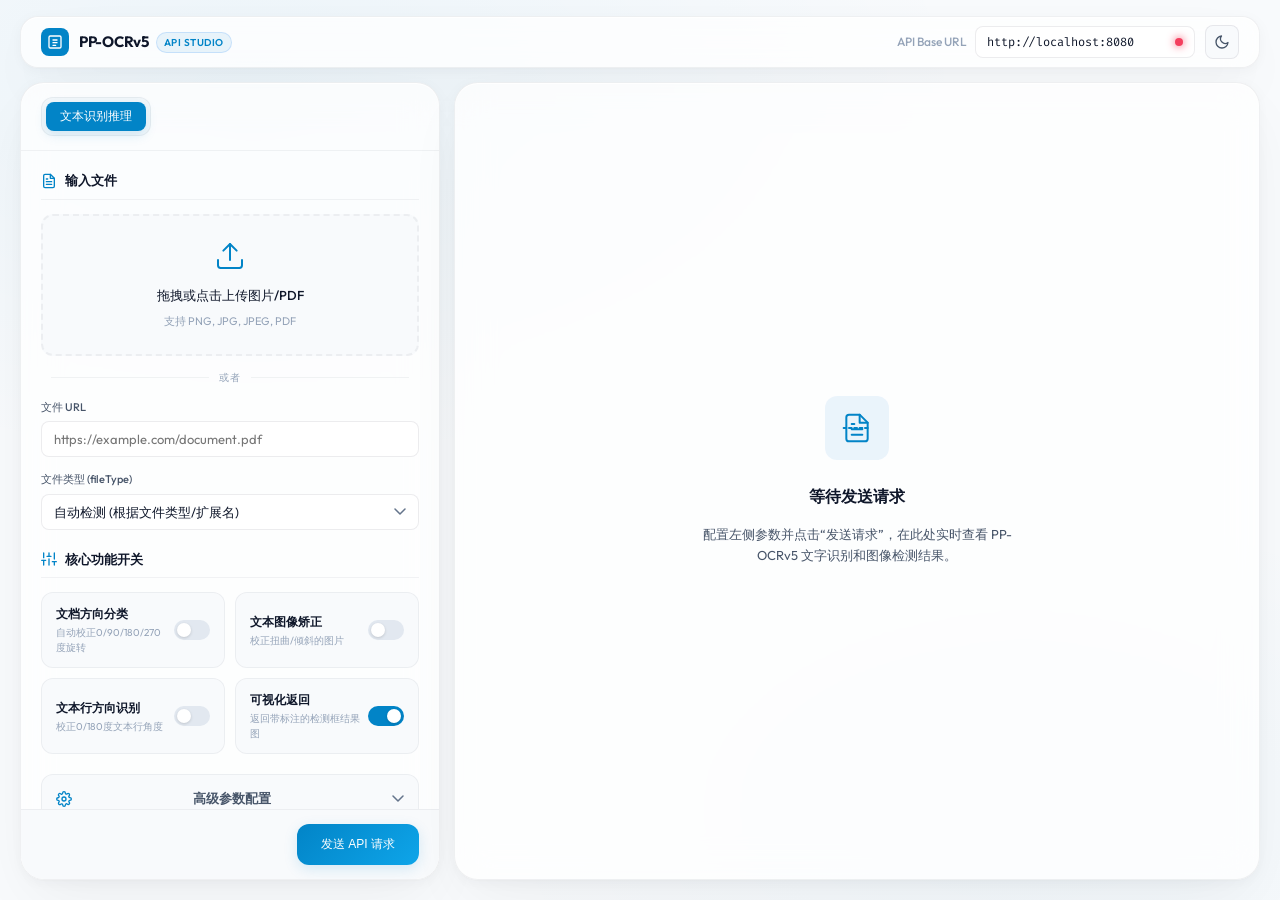
==== commit 2269c4f1: "添加状态提示" ====
--- a/PP-OCRv5-Web/index.html
+++ b/PP-OCRv5-Web/index.html
@@ -33,7 +33,10 @@
                 <div class="global-config">
                     <div class="input-group">
                         <label for="apiUrl">API Base URL</label>
-                        <input type="url" id="apiUrl" value="http://localhost:8080" placeholder="http://localhost:8080">
+                        <div class="url-input-wrapper">
+                            <input type="url" id="apiUrl" value="http://localhost:8080" placeholder="http://localhost:8080">
+                            <span class="status-dot" id="apiStatusDot" title="检测中..."></span>
+                        </div>
                     </div>
                 </div>
                 <button type="button" class="theme-toggle-btn" id="themeToggleBtn" title="切换主题">
--- a/PP-OCRv5-Web/css/main.css
+++ b/PP-OCRv5-Web/css/main.css
@@ -332,3 +332,45 @@
     }
     .app-container { height: auto; }
 }
+
+/* ─── API 状态指示灯样式 ─── */
+.url-input-wrapper {
+    position: relative;
+    display: flex;
+    align-items: center;
+}
+
+.url-input-wrapper input {
+    padding-right: 30px !important;
+}
+
+.status-dot {
+    position: absolute;
+    right: 12px;
+    width: 8px;
+    height: 8px;
+    border-radius: 50%;
+    background-color: var(--text-3);
+    transition: background-color 0.3s, box-shadow 0.3s;
+}
+
+.status-dot.online {
+    background-color: #10b981;
+    box-shadow: 0 0 8px #10b981;
+}
+
+.status-dot.offline {
+    background-color: #f43f5e;
+    box-shadow: 0 0 8px #f43f5e;
+}
+
+.status-dot.checking {
+    background-color: var(--text-3);
+    animation: pulse-dot 1.5s infinite ease-in-out;
+}
+
+@keyframes pulse-dot {
+    0% { opacity: 0.4; }
+    50% { opacity: 1; }
+    100% { opacity: 0.4; }
+}
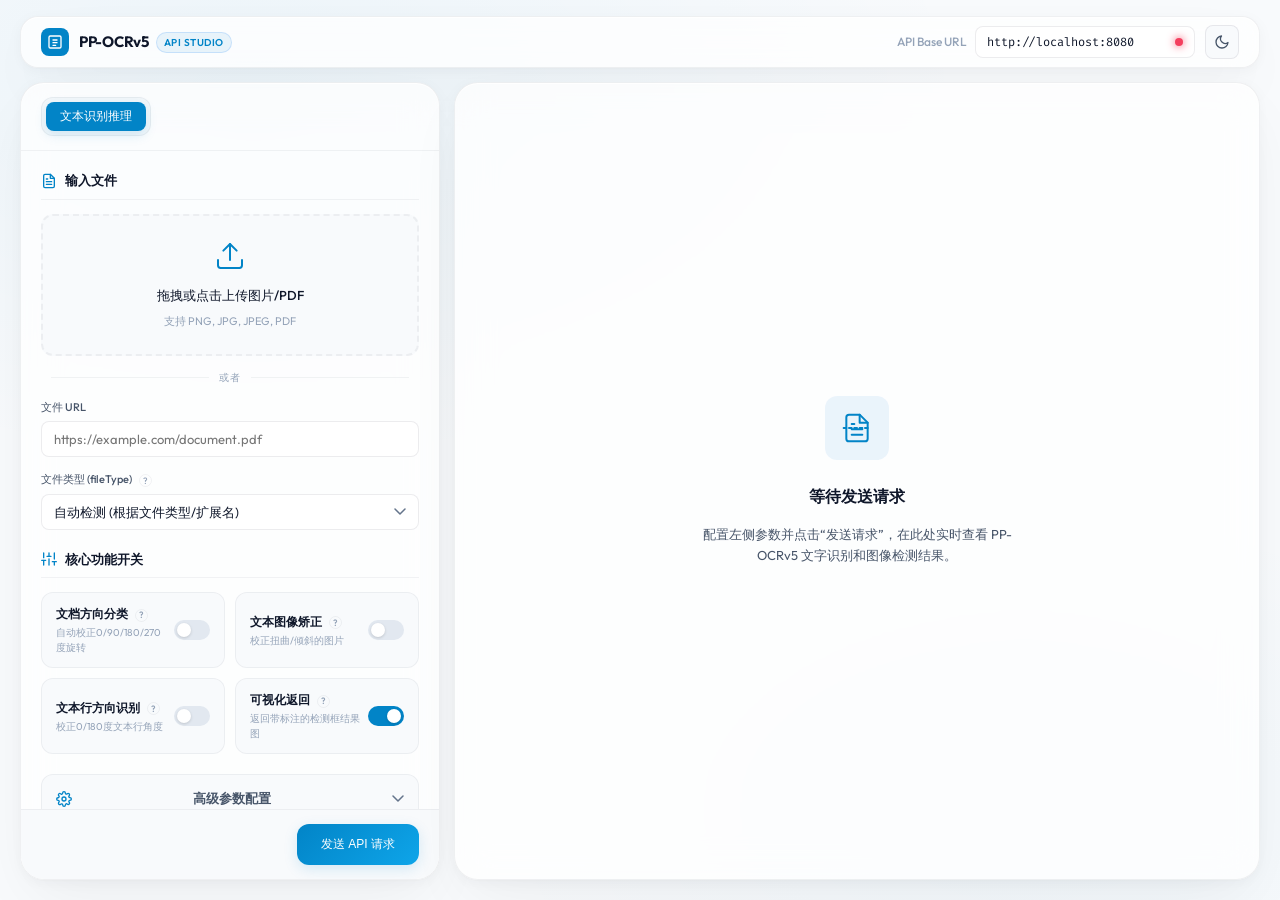
==== commit 843b3b90: "feat: 完善参数说明" ====
--- a/PP-OCRv5-Web/index.html
+++ b/PP-OCRv5-Web/index.html
@@ -104,7 +104,7 @@
                             </div>
                             
                             <div class="form-group">
-                                <label for="fileType">文件类型 (fileType)</label>
+                                <label for="fileType">文件类型 (fileType) <span class="info-icon" data-tooltip="文件类型。0表示PDF文件，1表示图像文件。若请求体无此属性，则将根据URL推断文件类型。">?</span></label>
                                 <select id="fileType">
                                     <option value="">自动检测 (根据文件类型/扩展名)</option>
                                     <option value="0">PDF 文件 (0)</option>
@@ -132,7 +132,7 @@
                             <div class="switch-grid">
                                 <div class="switch-item">
                                     <label class="switch-label" for="useDocOrientationClassify">
-                                        <span class="label-title">文档方向分类</span>
+                                        <span class="label-title">文档方向分类 <span class="info-icon" data-tooltip="是否在推理时使用文档方向分类模块，开启后，可以自动识别并矫正 0°、90°、180°、270°的图片，默认初始化为 False。">?</span></span>
                                         <span class="label-desc">自动校正0/90/180/270度旋转</span>
                                     </label>
                                     <label class="switch">
@@ -143,7 +143,7 @@
                                 
                                 <div class="switch-item">
                                     <label class="switch-label" for="useDocUnwarping">
-                                        <span class="label-title">文本图像矫正</span>
+                                        <span class="label-title">文本图像矫正 <span class="info-icon" data-tooltip="是否在推理时使用文本图像矫正模块，开启后，可以自动矫正扭曲图片，例如褶皱、倾斜等情况，默认初始化为 False。">?</span></span>
                                         <span class="label-desc">校正扭曲/倾斜的图片</span>
                                     </label>
                                     <label class="switch">
@@ -154,7 +154,7 @@
 
                                 <div class="switch-item">
                                     <label class="switch-label" for="useTextlineOrientation">
-                                        <span class="label-title">文本行方向识别</span>
+                                        <span class="label-title">文本行方向识别 <span class="info-icon" data-tooltip="是否在推理时使用文本行方向分类模块，开启后，可以自动识别和矫正 0° 和 180° 的文本行，默认初始化为 False。">?</span></span>
                                         <span class="label-desc">校正0/180度文本行角度</span>
                                     </label>
                                     <label class="switch">
@@ -165,7 +165,7 @@
 
                                 <div class="switch-item">
                                     <label class="switch-label" for="visualize">
-                                        <span class="label-title">可视化返回</span>
+                                        <span class="label-title">可视化返回 <span class="info-icon" data-tooltip="是否返回可视化结果图及处理过程中的中间图像。开启此功能后，将增加结果返回时间。默认为 true 开启。">?</span></span>
                                         <span class="label-desc">返回带标注的检测框结果图</span>
                                     </label>
                                     <label class="switch">
@@ -187,12 +187,12 @@
                             </summary>
                             <div class="form-grid">
                                 <div class="form-group">
-                                    <label for="textDetLimitSideLen">图片尺寸约束限制 (textDetLimitSideLen)</label>
+                                    <label for="textDetLimitSideLen">图片尺寸约束限制 (textDetLimitSideLen) <span class="info-icon" data-tooltip="文本检测的图像边长限制。大于 0 的任意整数。如果不设置，将使用产线初始化的该参数值，默认初始化为 64。">?</span></label>
                                     <input type="number" id="textDetLimitSideLen" placeholder="默认: 64">
                                 </div>
 
                                 <div class="form-group">
-                                    <label for="textDetLimitType">约束类型 (textDetLimitType)</label>
+                                    <label for="textDetLimitType">约束类型 (textDetLimitType) <span class="info-icon" data-tooltip="文本检测的边长度限制类型。支持 min 和 max。min 表示保证图像最短边不小于限制边长，max 表示保证图像最长边不大于限制边长。默认初始化为 min。">?</span></label>
                                     <select id="textDetLimitType">
                                         <option value="">默认 (min)</option>
                                         <option value="min">min</option>
@@ -201,22 +201,22 @@
                                 </div>
 
                                 <div class="form-group">
-                                    <label for="textDetThresh">检测像素阈值 (textDetThresh)</label>
+                                    <label for="textDetThresh">检测像素阈值 (textDetThresh) <span class="info-icon" data-tooltip="文本检测像素阈值，输出的概率图中，得分大于该阈值的像素点才会被认为是文字像素点。如果不设置，将使用产线默认初始值 0.3。">?</span></label>
                                     <input type="number" id="textDetThresh" step="0.05" placeholder="默认: 0.3">
                                 </div>
 
                                 <div class="form-group">
-                                    <label for="textDetBoxThresh">检测置信度阈值 (textDetBoxThresh)</label>
+                                    <label for="textDetBoxThresh">检测置信度阈值 (textDetBoxThresh) <span class="info-icon" data-tooltip="文本检测框阈值，检测结果边框内，所有像素点的平均得分大于该阈值时，该结果会被认为是文字区域。如果不设置，将使用产线默认初始值 0.6。">?</span></label>
                                     <input type="number" id="textDetBoxThresh" step="0.05" placeholder="默认: 0.6">
                                 </div>
 
                                 <div class="form-group">
-                                    <label for="textDetUnclipRatio">文本框扩展系数 (textDetUnclipRatio)</label>
+                                    <label for="textDetUnclipRatio">文本框扩展系数 (textDetUnclipRatio) <span class="info-icon" data-tooltip="文本检测扩张系数，使用该方法对文字区域进行扩张，该值越大，扩张的面积越大。如果不设置，将使用产线默认初始值 1.5。">?</span></label>
                                     <input type="number" id="textDetUnclipRatio" step="0.1" placeholder="默认: 1.5">
                                 </div>
 
                                 <div class="form-group">
-                                    <label for="textRecScoreThresh">识别置信度阈值 (textRecScoreThresh)</label>
+                                    <label for="textRecScoreThresh">识别置信度阈值 (textRecScoreThresh) <span class="info-icon" data-tooltip="文本识别置信度阈值，得分大于该阈值的文本结果会被保留。如果不设置，将使用产线默认值 0.0，即不设阈值。">?</span></label>
                                     <input type="number" id="textRecScoreThresh" step="0.05" placeholder="默认: 0.0">
                                 </div>
                             </div>
@@ -285,6 +285,29 @@
                     <div class="results-body">
                         <!-- 识别文本 -->
                         <div class="result-view active" id="viewText">
+                            <!-- 置信度筛选器控制面板 -->
+                            <div class="confidence-filter-container">
+                                <div class="filter-header">
+                                    <span class="filter-title">
+                                        <svg viewBox="0 0 24 24" fill="none" stroke="currentColor" stroke-width="2" stroke-linecap="round" stroke-linejoin="round">
+                                            <polygon points="22 3 2 3 10 12.46 10 19 14 21 14 12.46 22 3"/>
+                                        </svg>
+                                        置信度筛选
+                                    </span>
+                                    <span class="filter-stats" id="filterStats">未识别文本</span>
+                                    <button type="button" class="btn-reset-filter" id="btnResetFilter" title="重置筛选范围">重置</button>
+                                </div>
+                                <div class="filter-slider-wrapper">
+                                    <div class="slider-track" id="sliderTrack"></div>
+                                    <input type="range" id="minConfRange" min="0" max="100" value="0" step="1" aria-label="最小置信度">
+                                    <input type="range" id="maxConfRange" min="0" max="100" value="100" step="1" aria-label="最大置信度">
+                                </div>
+                                <div class="filter-values">
+                                    <span class="val-badge" id="minConfVal">0%</span>
+                                    <span class="val-badge" id="maxConfVal">100%</span>
+                                </div>
+                            </div>
+
                             <div class="text-results-list" id="textResultsList">
                                 <!-- 动态渲染识别文本列表 -->
                             </div>
@@ -332,6 +355,24 @@
         <div class="modal-content">
             <button class="modal-close-btn" aria-label="关闭">&times;</button>
             <img id="modalPreviewImage" src="" alt="预览图像">
+            <!-- 悬浮预览工具栏 -->
+            <div class="modal-toolbar">
+                <button class="toolbar-btn" id="btnZoomIn" title="放大">
+                    <svg viewBox="0 0 24 24"><circle cx="11" cy="11" r="8"></circle><line x1="21" y1="21" x2="16.65" y2="16.65"></line><line x1="11" y1="8" x2="11" y2="14"></line><line x1="8" y1="11" x2="14" y2="11"></line></svg>
+                </button>
+                <button class="toolbar-btn" id="btnZoomOut" title="缩小">
+                    <svg viewBox="0 0 24 24"><circle cx="11" cy="11" r="8"></circle><line x1="21" y1="21" x2="16.65" y2="16.65"></line><line x1="8" y1="11" x2="14" y2="11"></line></svg>
+                </button>
+                <button class="toolbar-btn" id="btnRotateLeft" title="左旋转">
+                    <svg viewBox="0 0 24 24"><path d="M3 12a9 9 0 1 0 9-9 9.75 9.75 0 0 0-6.74 2.74L3 8"></path><polyline points="3 3 3 8 8 8"></polyline></svg>
+                </button>
+                <button class="toolbar-btn" id="btnRotateRight" title="右旋转">
+                    <svg viewBox="0 0 24 24"><path d="M21 12a9 9 0 1 1-9-9 9.75 9.75 0 0 1 6.74 2.74L21 8"></path><polyline points="21 3 21 8 16 8"></polyline></svg>
+                </button>
+                <button class="toolbar-btn" id="btnReset" title="复原">
+                    <svg viewBox="0 0 24 24"><path d="M23 4v6h-6M1 20v-6h6M3.51 9a9 9 0 0 1 14.85-3.36L23 10M1 14l4.64 4.36A9 9 0 0 0 20.49 15"/></svg>
+                </button>
+            </div>
         </div>
     </div>
 
--- a/PP-OCRv5-Web/css/components.css
+++ b/PP-OCRv5-Web/css/components.css
@@ -730,7 +730,7 @@
 .text-results-list {
     display: flex;
     flex-direction: column;
-    gap: 10px;
+    /* 移除 gap: 10px，改用子元素 margin-bottom 规避 Flexbox 隐藏节点的 gap 留白问题 */
 }
 
 .text-result-item {
@@ -745,6 +745,11 @@
     word-break: break-all;
     transition: all 0.2s;
     text-align: left;
+    margin-bottom: 10px; /* 使用 margin-bottom 撑开间距 */
+}
+
+.text-result-item:last-child {
+    margin-bottom: 0; /* 最后一项移除底部间距 */
 }
 
 .text-result-item:hover {
@@ -1056,3 +1061,323 @@
         backdrop-filter: blur(4px);
     }
 }
+
+/* ==================== 13. 图像预览工具栏 ==================== */
+.image-preview-modal .modal-toolbar {
+    position: absolute;
+    bottom: 24px;
+    left: 50%;
+    transform: translateX(-50%);
+    display: flex;
+    align-items: center;
+    gap: 12px;
+    background: rgba(15, 23, 42, 0.65);
+    backdrop-filter: blur(12px);
+    -webkit-backdrop-filter: blur(12px);
+    padding: 8px 16px;
+    border-radius: 9999px;
+    border: 1px solid rgba(255, 255, 255, 0.15);
+    box-shadow: 0 10px 25px -5px rgba(0, 0, 0, 0.4);
+    z-index: 10005;
+}
+
+.image-preview-modal .toolbar-btn {
+    background: transparent;
+    border: none;
+    color: rgba(255, 255, 255, 0.8);
+    width: 36px;
+    height: 36px;
+    border-radius: 50%;
+    display: flex;
+    align-items: center;
+    justify-content: center;
+    cursor: pointer;
+    transition: all 0.2s ease;
+}
+
+.image-preview-modal .toolbar-btn:hover {
+    background: rgba(255, 255, 255, 0.15);
+    color: #fff;
+    transform: scale(1.1);
+}
+
+.image-preview-modal .toolbar-btn:active {
+    transform: scale(0.95);
+}
+
+.image-preview-modal .toolbar-btn svg {
+    width: 18px;
+    height: 18px;
+    fill: none;
+    stroke: currentColor;
+    stroke-width: 2.2;
+    stroke-linecap: round;
+    stroke-linejoin: round;
+}
+
+/* ==================== 14. 置信度范围筛选器 (Double Range Slider) ==================== */
+.confidence-filter-container {
+    background: var(--surface-2);
+    border: 1px solid var(--divider);
+    border-radius: var(--radius-lg);
+    padding: 16px;
+    margin-bottom: 16px;
+    display: flex;
+    flex-direction: column;
+    gap: 12px;
+    box-shadow: 0 4px 12px rgba(0, 0, 0, 0.02);
+    transition: all 0.3s var(--ease-spring);
+}
+
+.confidence-filter-container:hover {
+    border-color: rgba(2, 132, 199, 0.15);
+    background: var(--surface-3);
+    box-shadow: 0 6px 16px rgba(2, 132, 199, 0.03);
+}
+
+.filter-header {
+    display: flex;
+    justify-content: space-between;
+    align-items: center;
+    border-bottom: 1px dashed var(--divider);
+    padding-bottom: 8px;
+}
+
+.filter-title {
+    font-size: 13px;
+    font-weight: 600;
+    color: var(--text-primary);
+    display: flex;
+    align-items: center;
+    gap: 6px;
+}
+
+.filter-title svg {
+    width: 14px;
+    height: 14px;
+    color: var(--primary-color);
+}
+
+.filter-stats {
+    font-size: 11px;
+    color: var(--text-muted);
+    font-weight: 500;
+}
+
+.btn-reset-filter {
+    background: transparent;
+    border: 1px solid var(--divider);
+    color: var(--text-secondary);
+    padding: 2px 8px;
+    font-size: 11px;
+    font-weight: 500;
+    border-radius: 4px;
+    cursor: pointer;
+    transition: all 0.2s ease;
+}
+
+.btn-reset-filter:hover {
+    background: var(--surface-hover);
+    color: var(--primary-color);
+    border-color: rgba(2, 132, 199, 0.3);
+}
+
+/* 核心滑块轨道与重叠布局 */
+.filter-slider-wrapper {
+    position: relative;
+    height: 20px;
+    width: 100%;
+    margin: 8px 0;
+    display: flex;
+    align-items: center;
+}
+
+/* 统一轨道背景 */
+.slider-track {
+    position: absolute;
+    height: 6px;
+    width: 100%;
+    border-radius: 3px;
+    background: var(--switch-track);
+    z-index: 1;
+    pointer-events: none;
+}
+
+/* 滑块 Range 样式重置与绝对定位重叠 */
+.filter-slider-wrapper input[type="range"] {
+    position: absolute;
+    width: 100%;
+    height: 6px;
+    -webkit-appearance: none;
+    appearance: none;
+    background: transparent;
+    pointer-events: none;
+    margin: 0;
+    z-index: 2;
+    outline: none;
+}
+
+/* Webkit 核心滑块 (Thumb) 样式定制 */
+.filter-slider-wrapper input[type="range"]::-webkit-slider-thumb {
+    -webkit-appearance: none;
+    appearance: none;
+    height: 16px;
+    width: 16px;
+    border-radius: 50%;
+    background: var(--primary-color);
+    border: 2px solid #fff;
+    box-shadow: 0 2px 6px rgba(0, 0, 0, 0.15);
+    cursor: pointer;
+    pointer-events: auto; /* 保证只有 thumb 可以被拖动 */
+    transition: transform 0.1s ease, background-color 0.1s ease;
+    z-index: 10;
+}
+
+.filter-slider-wrapper input[type="range"]::-webkit-slider-thumb:hover {
+    transform: scale(1.2);
+    background: var(--accent-color);
+    box-shadow: 0 0 0 4px var(--primary-glow);
+}
+
+.filter-slider-wrapper input[type="range"]::-webkit-slider-thumb:active {
+    transform: scale(1.1);
+    background: var(--accent-dim);
+}
+
+/* Firefox 核心滑块 (Thumb) 样式定制 */
+.filter-slider-wrapper input[type="range"]::-moz-range-thumb {
+    height: 16px;
+    width: 16px;
+    border: 2px solid #fff;
+    border-radius: 50%;
+    background: var(--primary-color);
+    box-shadow: 0 2px 6px rgba(0, 0, 0, 0.15);
+    cursor: pointer;
+    pointer-events: auto;
+    transition: transform 0.1s ease, background-color 0.1s ease;
+    z-index: 10;
+}
+
+.filter-slider-wrapper input[type="range"]::-moz-range-thumb:hover {
+    transform: scale(1.2);
+    background: var(--accent-color);
+}
+
+.filter-slider-wrapper input[type="range"]::-moz-range-thumb:active {
+    transform: scale(1.1);
+    background: var(--accent-dim);
+}
+
+/* 当滑块被聚焦激活时的样式（支持滚轮微调的高亮指示） */
+.filter-slider-wrapper input[type="range"].focused::-webkit-slider-thumb {
+    background: var(--accent-color);
+    box-shadow: 0 0 0 4px var(--primary-glow);
+    border-color: var(--accent-dim);
+}
+
+.filter-slider-wrapper input[type="range"].focused::-moz-range-thumb {
+    background: var(--accent-color);
+    box-shadow: 0 0 0 4px var(--primary-glow);
+    border-color: var(--accent-dim);
+}
+
+/* 底部的数值展示标签 */
+.filter-values {
+    display: flex;
+    justify-content: space-between;
+    font-size: 11px;
+    color: var(--text-secondary);
+    font-weight: 500;
+    font-family: var(--font-mono);
+}
+
+.val-badge {
+    background: var(--surface-1);
+    border: 1px solid var(--divider);
+    padding: 2px 6px;
+    border-radius: 4px;
+    min-width: 42px;
+    text-align: center;
+}
+
+/* 列表项过滤时的微动画效果 */
+.text-result-item {
+    transition: opacity 0.25s var(--ease-out), transform 0.25s var(--ease-out), max-height 0.25s var(--ease-out), padding 0.25s var(--ease-out), margin 0.25s var(--ease-out), border-color 0.2s ease;
+    opacity: 1;
+    transform: scale(1);
+    max-height: 150px; /* 假设文本行最高为 150px */
+}
+
+.text-result-item.filtered-out {
+    opacity: 0;
+    transform: scale(0.95);
+    max-height: 0 !important;
+    padding-top: 0 !important;
+    padding-bottom: 0 !important;
+    margin-top: 0 !important;
+    margin-bottom: 0 !important;
+    border-top-width: 0 !important;
+    border-bottom-width: 0 !important;
+    border-color: transparent !important;
+    overflow: hidden !important;
+    pointer-events: none !important;
+}
+
+/* ==================== 14. Tooltip 气泡提示 ==================== */
+[data-tooltip] {
+    position: relative;
+    cursor: help;
+}
+
+[data-tooltip]::after {
+    content: attr(data-tooltip);
+    position: absolute;
+    bottom: 130%;
+    left: 50%;
+    transform: translate(-50%, 6px) scale(0.95);
+    background: var(--surface-1);
+    backdrop-filter: var(--glass-blur);
+    -webkit-backdrop-filter: var(--glass-blur);
+    color: var(--text-primary);
+    border: 1px solid var(--divider);
+    padding: 8px 12px;
+    border-radius: var(--radius-sm);
+    font-size: 11px;
+    line-height: 1.4;
+    white-space: normal;
+    width: 240px;
+    z-index: 1100;
+    opacity: 0;
+    pointer-events: none;
+    transition: opacity 0.2s var(--ease-out), transform 0.2s var(--ease-out);
+    box-shadow: 0 4px 16px rgba(0, 0, 0, 0.15);
+    font-weight: normal;
+    text-align: left;
+}
+
+[data-tooltip]:hover::after {
+    opacity: 1;
+    transform: translate(-50%, 0) scale(1);
+}
+
+.info-icon {
+    display: inline-flex;
+    align-items: center;
+    justify-content: center;
+    width: 13px;
+    height: 13px;
+    font-size: 9px;
+    color: var(--text-muted);
+    border: 1px solid var(--divider);
+    border-radius: 50%;
+    margin-left: 5px;
+    cursor: help;
+    transition: all 0.2s var(--ease-out);
+    vertical-align: middle;
+}
+
+.info-icon:hover {
+    color: var(--primary-color);
+    border-color: var(--primary-color);
+    background: var(--accent-subtle);
+}
